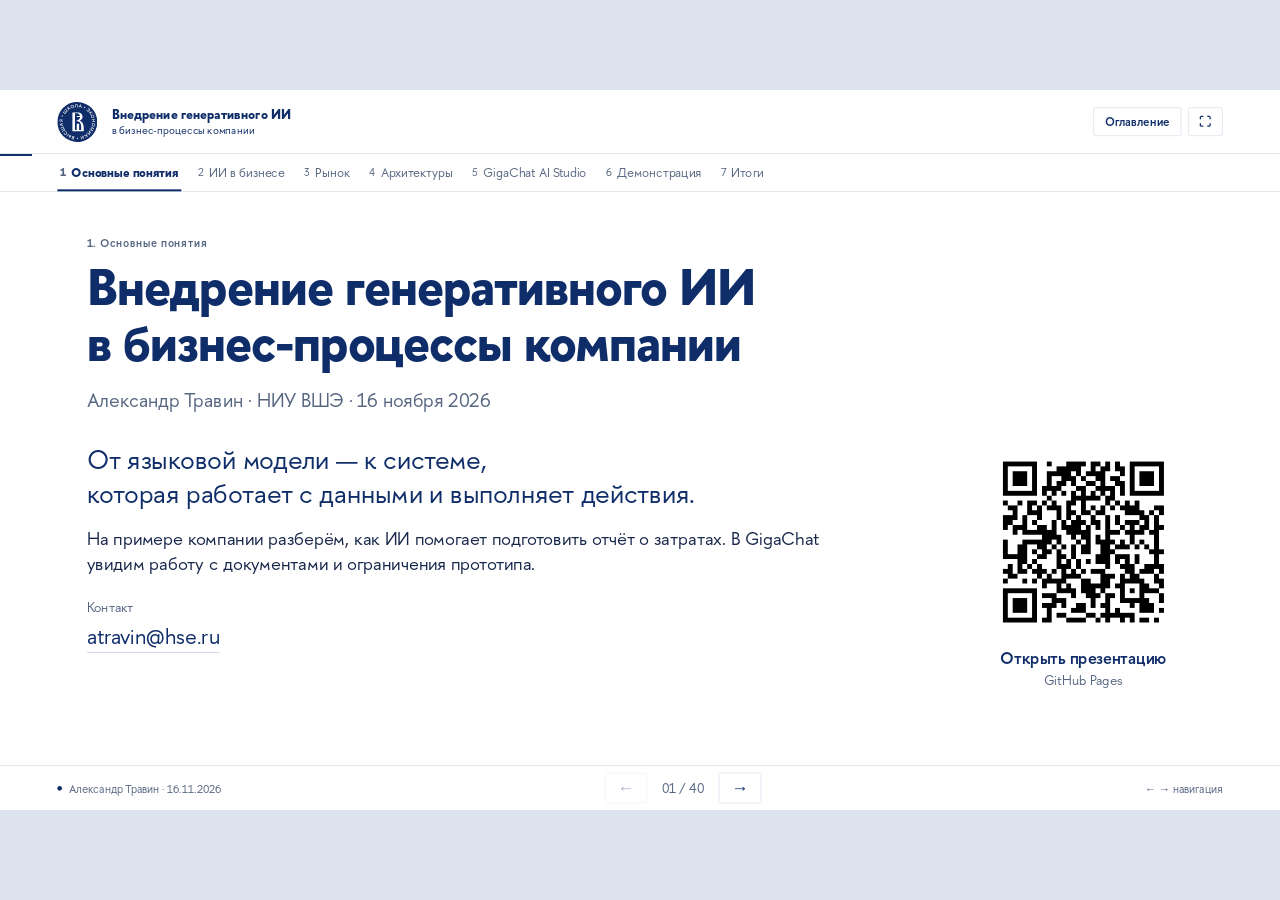
==== index.html @ 9afc4300 "Publish HSE lecture with agent frameworks, rollout guide, QR and contact" ====
<!doctype html><html lang="ru"><head><meta charset="UTF-8"><meta name="viewport" content="width=device-width,initial-scale=1"><title>Внедрение генеративного ИИ в бизнес-процессы компании · НИУ ВШЭ</title><link rel="icon" href="assets/hse-logo.svg" type="image/svg+xml"><meta name="theme-color" content="#0F2D69"><link rel="stylesheet" href="styles.css?v=20261116-10"><link rel="stylesheet" href="lesson-widgets.css?v=20261116-10"><link rel="stylesheet" href="taxonomy-widgets.css?v=20261116-10"><link rel="stylesheet" href="rollout-widget.css?v=20261116-10"></head><body><div class="deck-viewport"><div id="deckStage" class="deck-stage"><header><a class="brand" href="#1" aria-label="НИУ ВШЭ · К первому слайду"><img src="assets/hse-logo.svg" alt="Национальный исследовательский университет «Высшая школа экономики»"><span class="brand-title">Внедрение генеративного ИИ<br><small>в бизнес-процессы компании</small></span></a><div class="header-actions"><button id="tocToggle" aria-expanded="false">Оглавление</button><button id="fullscreen" aria-label="Полный экран">⛶</button></div></header><div id="progress" role="progressbar" aria-label="Прогресс лекции" aria-valuemin="1" aria-valuemax="40" aria-valuenow="1"></div><nav id="sectionNav" aria-label="Разделы лекции"></nav><main id="slide" aria-live="polite"></main><aside id="toc" hidden><div class="toc-head"><h2>Лекция · 80 минут</h2><button id="tocClose" aria-label="Закрыть оглавление">×</button></div><nav id="tocItems"></nav></aside><footer><div class="footer-left"><span class="dot"></span><span>Александр Травин · 16.11.2026</span></div><div class="nav"><button id="prev" aria-label="Предыдущий слайд">←</button><span id="counter"></span><button id="next" aria-label="Следующий слайд">→</button></div><span class="keyhint">← → навигация</span></footer></div></div><script src="slides-data.js?v=20261116-10"></script><script src="lesson-widgets.js?v=20261116-10"></script><script src="taxonomy-data.js?v=20261116-10"></script><script src="taxonomy-widgets.js?v=20261116-10"></script><script src="rollout-widget.js?v=20261116-10"></script><script src="app.js?v=20261116-10"></script></body></html>
---- styles.css ----
@font-face{font-family:"HSE Sans";src:url("assets/fonts/HSESans-Regular.otf") format("opentype");font-weight:400;font-display:swap}
@font-face{font-family:"HSE Sans";src:url("assets/fonts/HSESans-SemiBold.otf") format("opentype");font-weight:500 600;font-display:swap}
@font-face{font-family:"HSE Sans";src:url("assets/fonts/HSESans-Bold.otf") format("opentype");font-weight:700 900;font-display:swap}
:root{--navy:#0f2d69;--ink:#18284b;--muted:#566681;--line:#d4dce9;--wash:#edf2fa;--stage-bg:#dce3ee;--slide-bg:#fff}
*{box-sizing:border-box}html,body{width:100%;height:100%;margin:0;overflow:hidden;background:var(--stage-bg);color:var(--ink);font-family:"HSE Sans",Arial,sans-serif}
/* Fixed 16:9 design canvas; fitStage scales it as a whole at every viewport. */
.deck-viewport{position:fixed;inset:0;overflow:hidden;background:var(--stage-bg)}
.deck-stage{position:absolute;left:0;top:0;width:1920px;height:1080px;overflow:hidden;transform-origin:0 0;background:var(--slide-bg)}
img,video,canvas,svg{max-width:100%;max-height:100%}
button,a{touch-action:manipulation}button,.button{display:inline-flex;align-items:center;justify-content:center;padding:12px 20px;border:1px solid var(--navy);border-radius:3px;background:var(--navy);color:white;font:600 22px/1.2 "HSE Sans",Arial,sans-serif;cursor:pointer;text-decoration:none}
button:hover,.button:hover{background:#254b9b}button:disabled{opacity:.35;cursor:default}button:focus-visible,a:focus-visible{outline:3px solid #1658da;outline-offset:4px}.quiet{background:#fff;color:var(--navy);border-color:#b7c7de}.quiet:hover{background:var(--wash)}[hidden]{display:none!important}
header{height:96px;padding:14px 86px;display:flex;align-items:center;justify-content:space-between;border-bottom:1px solid var(--line)}
.brand{display:flex;align-items:center;gap:22px;text-decoration:none;color:var(--navy)}.brand img{width:60px;height:60px;flex-shrink:0}.brand-title{font-size:20px;line-height:1.1;font-weight:700}.brand-title small{font-size:16px;font-weight:400}.header-actions{display:flex;gap:10px}.header-actions button{padding:10px 16px;background:#fff;color:var(--navy);border-color:var(--line);font-size:18px}.header-actions button:hover{background:var(--wash)}
#sectionNav{height:54px;padding:0 86px;display:flex;align-items:stretch;gap:21px;border-bottom:1px solid var(--line)}#sectionNav button{padding:0 4px;border:0;border-bottom:3px solid transparent;border-radius:0;background:transparent;color:var(--muted);font-size:19px;gap:8px;white-space:nowrap;font-weight:400}#sectionNav button span{font-size:16px;color:var(--muted)}#sectionNav button.active{border-bottom-color:var(--navy);color:var(--navy);font-weight:700}#sectionNav button:hover{color:var(--navy);background:var(--wash)}
#progress{height:3px;background:var(--navy)}
main{height:860px;width:1660px;padding:28px 0 18px;margin:0 auto;overflow:hidden}
.eyebrow{font-size:17px;letter-spacing:1.1px;font-weight:600;color:var(--muted);margin-bottom:13px}
h1{font-size:61px;line-height:1.06;letter-spacing:-1.4px;font-weight:700;color:var(--navy);white-space:pre-line;margin:0 0 17px;max-width:1660px}
.lead{font-size:27px;line-height:1.33;color:var(--muted);margin:0 0 26px;max-width:1580px}
.content{font-size:26px;line-height:1.4}.content>p{max-width:1560px}.content p{margin:12px 0}h3{font-size:30px;line-height:1.15;margin:0 0 15px;color:var(--navy);font-weight:600}
.definition{background:var(--wash);border-left:5px solid var(--navy);padding:20px 28px;margin-bottom:20px}.definition-label{display:block;font-size:17px;letter-spacing:1px;color:var(--muted);margin-bottom:8px}.definition p{font-size:31px;line-height:1.35;margin:0}.definition strong{color:var(--navy)}
.example{border-top:1px solid var(--line);padding:18px 0 0;margin-top:25px}.example>span{font-size:17px;letter-spacing:1px;font-weight:600;color:var(--muted)}.example p{margin:8px 0;font-size:28px;max-width:1570px}.example.question{background:var(--wash);border:0;padding:22px 28px;margin:0 0 30px}.example.question p{font-size:31px}
.flow{display:flex;align-items:center;gap:17px;margin:30px 0}.flow span{padding:20px 22px;border:1px solid #b7c7de;background:var(--wash);font-size:25px;line-height:1.25;flex:1}.flow i{font-style:normal;color:var(--navy);font-size:32px}
.concept-grid{display:grid;grid-template-columns:repeat(3,1fr);gap:35px;margin:30px 0}.concept-grid article{border-top:3px solid var(--navy);padding-top:19px}.concept-grid p{font-size:27px;line-height:1.4}
.conclusion{border-left:4px solid var(--navy);background:var(--wash);padding:16px 24px;margin-top:25px!important;font-size:27px;line-height:1.4}.small-explanation{font-size:23px;line-height:1.4;color:var(--muted);margin:18px 0!important}.terms-inline{display:grid;grid-template-columns:1fr 1fr;gap:40px;margin-bottom:25px}.terms-inline p{margin:0;font-size:27px}
.lesson-table{width:100%;border-collapse:collapse;table-layout:fixed;font-size:25px;line-height:1.35;margin:15px 0}.lesson-table th{background:var(--navy);color:white;font-weight:600;text-align:left;padding:15px 20px}.lesson-table td{vertical-align:top;padding:17px 20px;border-bottom:1px solid var(--line)}.lesson-table tbody tr:nth-child(even){background:#f5f7fb}.lesson-table td:first-child{font-weight:600;color:var(--navy)}.lesson-table th:first-child{width:25%}
.agenda{display:grid;grid-template-columns:repeat(3,1fr);gap:18px 36px;margin:15px 0 0}.agenda>div{display:grid;grid-template-columns:55px 1fr;column-gap:10px;border-top:2px solid var(--navy);padding:16px 0 8px}.agenda b{font-size:30px;color:var(--navy);grid-row:span 2}.agenda span{font-size:29px;font-weight:600;color:var(--navy)}.agenda p{font-size:24px;line-height:1.3;margin:7px 0 0}.agenda>div:last-child{grid-column:1/-1;display:flex;align-items:baseline;gap:18px;padding:13px 0 0}.agenda>div:last-child p{margin:0 0 0 20px}
.title-slide{padding-top:65px}.title-slide h1{font-size:78px;line-height:1.06;letter-spacing:-1.7px;margin-bottom:28px}.title-slide .lead{font-size:29px}.title-subject{font-size:42px;line-height:1.25;white-space:pre-line;max-width:1490px;margin:55px 0 25px!important;color:var(--navy)}.title-context{font-size:28px;max-width:1410px!important;line-height:1.4}
.workstream{display:grid;grid-template-columns:1fr 45px 1.2fr 45px 1fr;gap:22px;align-items:center;margin:25px 0 15px}.workstream>div{padding:24px 25px;border:1px solid #b7c7de;min-height:240px}.workstream .assigned{border:2px solid var(--navy);background:var(--wash)}.workstream>div>span{font-size:17px;color:var(--muted);letter-spacing:.8px;display:block;margin-bottom:15px}.workstream i{font-size:35px;font-style:normal;text-align:center}.workstream p{font-size:27px}
.compare{display:grid;grid-template-columns:1fr 1fr;gap:60px;margin:30px 0}.compare>div{border-top:3px solid var(--navy);padding-top:23px}.compare p{font-size:29px;line-height:1.4;margin:14px 0 20px}
.market-chart{display:grid;gap:28px;margin:25px 0}.market-chart>div>span{font-size:24px;display:block;margin-bottom:8px}.bar{background:var(--navy);width:var(--bar);padding:18px 30px;color:#fff;min-width:600px}.bar strong{font-size:57px;font-weight:700;line-height:1.15}.chart-credit{font-size:22px;color:var(--muted)}.market{display:grid;grid-template-columns:1fr 1fr;gap:65px;margin:30px 0}.market>div{border-top:3px solid var(--navy);padding-top:25px}.market span,.market small{display:block;font-size:24px;line-height:1.35}.market strong{display:block;font-size:70px;letter-spacing:-1px;color:var(--navy);margin:15px 0}
.architecture-stack,.recap{display:grid;gap:14px;margin:25px 0}.architecture-stack>div,.recap>div{display:grid;grid-template-columns:320px 1fr;gap:30px;align-items:center;background:var(--wash);padding:22px 27px;border-left:4px solid var(--navy)}.architecture-stack b,.recap b{font-size:29px;color:var(--navy)}.architecture-stack span,.recap span{font-size:28px}
.brief{border-top:3px solid var(--navy);border-bottom:1px solid var(--line);padding:25px 0;margin:30px 0}.brief strong{font-size:39px;color:var(--navy)}.brief p{font-size:32px;line-height:1.5;margin:18px 0}
.tabs{display:flex;gap:10px;flex-wrap:wrap;margin:10px 0 25px}.tabs button{background:#fff;color:var(--navy);border-color:#b7c7de;font-size:22px;padding:12px 16px}.tabs button.active{background:var(--navy);color:#fff}.controls{display:flex;gap:12px;flex-wrap:wrap;margin:20px 0}.detail{border-top:1px solid var(--line);padding:20px 0;font-size:27px;line-height:1.35;margin-top:20px}
pre{font:29px/1.4 "HSE Sans",Arial,sans-serif;background:var(--wash);border-left:5px solid var(--navy);padding:25px 29px;white-space:pre-wrap;overflow-wrap:anywhere;margin:22px 0}
.trace{min-height:110px}.trace-row{display:grid;grid-template-columns:45px 1fr;gap:14px;padding:10px 0;border-bottom:1px solid var(--line);font-size:27px;line-height:1.25}.trace-row b{color:var(--navy)}.trace-row small{display:block;font-size:24px;line-height:1.3;color:var(--muted);margin-top:4px}
.reading{display:grid;grid-template-columns:1fr 1fr;gap:25px 55px;margin:30px 0}.reading a{display:flex;flex-direction:column;gap:12px;color:var(--navy);text-decoration:none;border-top:2px solid var(--navy);padding:22px 0}.reading a:hover b{text-decoration:underline}.reading b{font-size:33px;line-height:1.2}.reading span{font-size:27px;line-height:1.4;color:var(--muted)}
footer{height:67px;padding:0 86px;border-top:1px solid var(--line);display:flex;align-items:center;justify-content:space-between;font-size:17px;color:var(--muted)}.footer-left{display:flex;align-items:center;gap:10px}.dot{height:7px;width:7px;border-radius:50%;background:var(--navy)}.nav{display:flex;gap:22px;align-items:center}.nav button{background:#fff;color:var(--navy);border-color:var(--line);padding:6px 18px;font-size:26px}.nav span{font-size:20px;font-variant-numeric:tabular-nums}
#toc{position:absolute;inset:0 0 0 auto;z-index:20;width:720px;padding:24px 30px;background:#fff;box-shadow:-20px 0 90px #0f2d6940;overflow:auto}.toc-head{display:flex;align-items:center;justify-content:space-between}.toc-head h2{font-size:32px}.toc-head button{font-size:30px;padding:8px 18px}#tocItems h3{font-size:24px;margin:26px 0 8px}#tocItems button{width:100%;background:#fff;color:var(--ink);font-size:23px;font-weight:400;border:0;border-bottom:1px solid var(--line);border-radius:0;text-align:left;justify-content:flex-start;padding:14px 0}#tocItems button.active{font-weight:700;color:var(--navy)}
@media(prefers-reduced-motion:reduce){*,*::before,*::after{animation-duration:.01ms!important;transition-duration:.01ms!important}}
@media print{html,body{width:1920px;height:auto;overflow:visible;background:#fff}.deck-viewport{position:static;overflow:visible;background:#fff}.deck-stage{position:static;transform:none!important}#toc,.header-actions,.controls,.tabs{display:none!important}}

/* Framework selection: five overlapping starting points, not exclusive categories. */
.framework-table{font-size:24px;line-height:1.28;margin:10px 0 0}
.framework-table th{padding:13px 18px}.framework-table td{padding:13px 18px}
.framework-table th:first-child{width:28%}.framework-table th:nth-child(2){width:32%}
.framework-table td:nth-child(2){color:var(--navy);font-weight:600}
.framework-table small{display:block;font-size:20px;line-height:1.25;font-weight:400;margin-top:5px;color:var(--muted)}
.framework-caption{font-size:22px;line-height:1.3;color:var(--muted);margin:16px 0!important}
.framework-baseline{font-size:25px;line-height:1.3;padding:15px 22px;margin-top:17px!important}

/* Title: stable GitHub Pages address, QR and lecturer contact. */
.title-layout{display:grid;grid-template-columns:minmax(0,1fr) 330px;gap:90px;align-items:start;margin-top:42px}
.title-layout .title-subject{font-size:40px;line-height:1.28;margin:0 0 24px!important;white-space:normal}
.title-layout .title-context{font-size:27px;line-height:1.4;margin:0!important;max-width:1150px!important}
.title-contact{display:flex;flex-direction:column;gap:8px;margin:32px 0 0!important}
.title-contact span{font-size:20px;color:var(--muted)}
.title-contact a{font-size:32px;color:var(--navy);text-decoration:none;width:max-content;border-bottom:1px solid #b7c7de}
.title-contact a:hover{border-color:var(--navy)}
.title-qr{display:flex;align-items:center;flex-direction:column;text-align:center;color:var(--navy);text-decoration:none;padding-top:0}
.title-qr img{display:block;width:300px;height:300px;max-width:none;max-height:none}
.title-qr strong{font-size:25px;line-height:1.2;margin-top:9px;font-weight:600}
.title-qr>span{font-size:20px;line-height:1.3;color:var(--muted);margin-top:6px}
.title-qr:hover strong{text-decoration:underline}
---- lesson-widgets.css ----
/* Interactive teaching diagrams: fixed 1660 px space inside the HSE slide. */
#lessonWidget{width:100%;max-width:1660px;margin:14px 0 0;color:#0f2d69}
#lessonWidget .lesson-controls{display:flex;align-items:center;gap:10px;min-height:48px;margin-bottom:12px;flex-wrap:wrap}
#lessonWidget .lesson-controls button{font:600 21px/1.2 "HSE Sans",Arial,sans-serif;padding:10px 18px;border:1px solid #bdcce2;border-radius:3px;background:#fff;color:#0f2d69;cursor:pointer;box-shadow:none;transform:none}
#lessonWidget .lesson-controls button:hover{background:#edf2fa;transform:none}
#lessonWidget .lesson-controls button[aria-pressed="true"]{background:#0f2d69;color:#fff;border-color:#0f2d69}
#lessonWidget .lesson-controls button:focus-visible{outline:3px solid #254b9b;outline-offset:3px}
#lessonWidget .lesson-controls button:disabled{opacity:.38;cursor:default}
#lessonWidget .lesson-count{font-size:20px;margin-left:6px;color:#566681}
#lessonWidget .lesson-diagram{display:block;width:100%;height:235px;overflow:visible}
#lessonWidget .lesson-node{fill:#edf2fa;stroke:#b7c7de;stroke-width:1.5;transition:fill .18s,stroke .18s}
#lessonWidget .lesson-node.lesson-selected{fill:#0f2d69;stroke:#0f2d69}
#lessonWidget .lesson-node.lesson-secondary{fill:#fff;stroke:#0f2d69}
#lessonWidget .lesson-label{font-family:"HSE Sans",Arial,sans-serif;font-size:24px;fill:#0f2d69;text-anchor:middle;dominant-baseline:middle}
#lessonWidget .lesson-label.lesson-selected{fill:#fff}
#lessonWidget .lesson-small-label{font-size:21px;fill:#566681;font-family:"HSE Sans",Arial,sans-serif;text-anchor:middle}
#lessonWidget .lesson-connector{fill:none;stroke:#254b9b;stroke-width:2.5;stroke-linecap:round;stroke-linejoin:round}
#lessonWidget .lesson-soft-connector{fill:none;stroke:#8ca3c6;stroke-width:2;stroke-dasharray:6 6}
#lessonWidget .lesson-caption{font:400 24px/1.35 "HSE Sans",Arial,sans-serif;color:#18284b;border-top:1px solid #d4dce9;padding-top:14px;margin:12px 0 0;min-height:64px;max-width:1630px}
#lessonWidget .lesson-phase{font:600 21px "HSE Sans",Arial,sans-serif;fill:#254b9b}
#lessonWidget .lesson-divider{stroke:#d4dce9;stroke-width:1.5}
@media(prefers-reduced-motion:reduce){#lessonWidget .lesson-node{transition:none}}
---- taxonomy-widgets.css ----
/* HSE classification map and full visible list; scoped to the taxonomy widget. */
#taxonomyWidget{width:100%;max-width:1660px;margin:10px 0 0;color:#0f2d69;font-family:"HSE Sans",Arial,sans-serif}
#taxonomyWidget .taxonomy-layout{display:grid;grid-template-columns:810px minmax(0,1fr);gap:32px;align-items:start}
#taxonomyWidget .taxonomy-pattern-list{display:grid;gap:6px}
#taxonomyWidget .taxonomy-pattern-row{display:grid;grid-template-columns:44px minmax(0,1fr);align-items:center;gap:12px;width:100%;height:74px;padding:7px 14px;text-align:left;border:1px solid #c0cde0;border-radius:3px;box-shadow:none;background:#fff;color:#0f2d69;cursor:pointer;transform:none}
#taxonomyWidget .taxonomy-pattern-row:hover{background:#edf2fa;transform:none}
#taxonomyWidget .taxonomy-pattern-row[aria-pressed="true"]{background:#0f2d69;border-color:#0f2d69;color:#fff}
#taxonomyWidget .taxonomy-pattern-row:focus-visible,#taxonomyWidget .taxonomy-map-group:focus-visible{outline:3px solid #254b9b;outline-offset:3px}
#taxonomyWidget .taxonomy-pattern-number{font:600 23px/1 "HSE Sans",Arial,sans-serif;align-self:center}
#taxonomyWidget .taxonomy-pattern-copy{display:grid;gap:2px;min-width:0}
#taxonomyWidget .taxonomy-pattern-copy strong{font:600 24px/1.15 "HSE Sans",Arial,sans-serif}
#taxonomyWidget .taxonomy-pattern-copy>span{font:400 22px/1.2 "HSE Sans",Arial,sans-serif}
#taxonomyWidget .taxonomy-detail{min-width:0;padding-left:26px;border-left:1px solid #cbd6e7}
#taxonomyWidget .taxonomy-detail h2{font:600 32px/1.12 "HSE Sans",Arial,sans-serif;color:#0f2d69;margin:0 0 12px;letter-spacing:-.2px}
#taxonomyWidget .taxonomy-definition{font:400 24px/1.25 "HSE Sans",Arial,sans-serif;color:#18284b;margin:0 0 12px}
#taxonomyWidget .taxonomy-detail-meta{display:flex;align-items:center;gap:9px;flex-wrap:wrap;margin:0 0 16px}
#taxonomyWidget .taxonomy-kind{display:inline-block;font:600 19px/1.2 "HSE Sans",Arial,sans-serif;padding:5px 9px;border:1px solid #c0cde0;border-radius:3px;color:#0f2d69;background:#edf2fa}
#taxonomyWidget .taxonomy-practice{font:400 20px/1.25 "HSE Sans",Arial,sans-serif;color:#566681}
#taxonomyWidget .taxonomy-example{margin:0 0 14px}
#taxonomyWidget .taxonomy-detail-label{display:block;font:600 18px/1.2 "HSE Sans",Arial,sans-serif;color:#566681}
#taxonomyWidget .taxonomy-example p,#taxonomyWidget .taxonomy-result p{font:400 24px/1.25 "HSE Sans",Arial,sans-serif;color:#18284b;margin:6px 0 0}
#taxonomyWidget .taxonomy-result{padding:11px 14px;border-left:3px solid #254b9b;background:#edf2fa}
#taxonomyWidget .taxonomy-detail-note{font:400 20px/1.25 "HSE Sans",Arial,sans-serif;color:#566681;margin:12px 0 0;padding-top:10px;border-top:1px solid #d4dce9}
#taxonomyWidget .taxonomy-map{position:relative;width:100%;height:480px}
#taxonomyWidget .taxonomy-map-lines{position:absolute;inset:0;width:100%;height:480px;pointer-events:none}
#taxonomyWidget .taxonomy-map-spine,#taxonomyWidget .taxonomy-map-branches{fill:none;stroke:#254b9b;stroke-width:2.4;stroke-linecap:round;stroke-linejoin:round}
#taxonomyWidget .taxonomy-map-hub{position:absolute;left:31.9277%;top:0;width:36.1446%;height:76px;display:flex;flex-direction:column;justify-content:center;align-items:center;gap:5px;color:#fff;background:#0f2d69;border-radius:3px}
#taxonomyWidget .taxonomy-map-hub strong{font:600 29px/1.1 "HSE Sans",Arial,sans-serif}
#taxonomyWidget .taxonomy-map-hub>span{font:400 22px/1.2 "HSE Sans",Arial,sans-serif}
#taxonomyWidget .taxonomy-map-group{position:absolute;width:45.7831%;height:160px;display:grid;grid-template-columns:44px minmax(0,1fr) 74px;align-items:center;gap:16px;padding:18px 20px;text-align:left;border:1px solid #b7c7de;border-top:3px solid #0f2d69;border-radius:3px;box-shadow:none;background:#fff;color:#0f2d69;cursor:pointer;transform:none}
#taxonomyWidget .taxonomy-map-group:hover{background:#edf2fa;transform:none}
#taxonomyWidget .taxonomy-map-group-1{left:0;top:110px}
#taxonomyWidget .taxonomy-map-group-2{right:0;top:110px}
#taxonomyWidget .taxonomy-map-group-3{left:0;top:310px}
#taxonomyWidget .taxonomy-map-group-4{right:0;top:310px}
#taxonomyWidget .taxonomy-map-number{font:600 28px/1 "HSE Sans",Arial,sans-serif}
#taxonomyWidget .taxonomy-map-copy{display:grid;gap:9px;min-width:0}
#taxonomyWidget .taxonomy-map-copy strong{font:600 26px/1.15 "HSE Sans",Arial,sans-serif}
#taxonomyWidget .taxonomy-map-copy>span{font:400 23px/1.25 "HSE Sans",Arial,sans-serif;color:#566681}
#taxonomyWidget .taxonomy-map-count{display:flex;flex-direction:column;align-items:center;gap:4px;border-left:1px solid #d4dce9}
#taxonomyWidget .taxonomy-map-count b{font:600 38px/1 "HSE Sans",Arial,sans-serif}
#taxonomyWidget .taxonomy-map-count>span{font:400 18px/1.2 "HSE Sans",Arial,sans-serif}
#taxonomyWidget .taxonomy-map-caption{font:400 24px/1.25 "HSE Sans",Arial,sans-serif;color:#18284b;margin:9px 0 0}
@media(prefers-reduced-motion:reduce){#taxonomyWidget *{animation:none!important;transition:none!important;scroll-behavior:auto!important}}
---- rollout-widget.css ----
/* HSE rollout guide, scoped to its own slide widget. */
#rolloutWidget{width:100%;max-width:1660px;margin:8px 0 0;color:#0f2d69;font-family:"HSE Sans",Arial,sans-serif}
#rolloutWidget .rollout-layout{display:grid;grid-template-columns:660px minmax(0,1fr);gap:38px;align-items:start}
#rolloutWidget .rollout-stages{display:grid;gap:7px}
#rolloutWidget .rollout-stage{display:grid;grid-template-columns:42px minmax(0,1fr);align-items:center;gap:14px;width:100%;height:72px;padding:6px 13px;text-align:left;border:1px solid #c0cde0;border-radius:3px;box-shadow:none;background:#fff;color:#0f2d69;cursor:pointer;transform:none}
#rolloutWidget .rollout-stage:hover{background:#edf2fa;transform:none}
#rolloutWidget .rollout-stage[aria-pressed="true"]{background:#0f2d69;border-color:#0f2d69;color:#fff}
#rolloutWidget .rollout-stage:focus-visible{outline:3px solid #254b9b;outline-offset:3px}
#rolloutWidget .rollout-stage-number{font:600 28px/1 "HSE Sans",Arial,sans-serif;text-align:center}
#rolloutWidget .rollout-stage-copy{display:grid;gap:3px;min-width:0}
#rolloutWidget .rollout-stage-copy strong{font:600 25px/1.12 "HSE Sans",Arial,sans-serif}
#rolloutWidget .rollout-stage-copy>span{font:400 22px/1.2 "HSE Sans",Arial,sans-serif}
#rolloutWidget .rollout-detail{min-width:0;padding-left:28px;border-left:1px solid #cbd6e7}
#rolloutWidget .rollout-detail h2{font:600 32px/1.12 "HSE Sans",Arial,sans-serif;color:#0f2d69;margin:0 0 12px;letter-spacing:-.2px}
#rolloutWidget .rollout-detail dl{margin:0}
#rolloutWidget .rollout-fact{display:grid;grid-template-columns:176px minmax(0,1fr);gap:20px;padding:14px 0;border-bottom:1px solid #d4dce9}
#rolloutWidget .rollout-fact dt{font:600 21px/1.2 "HSE Sans",Arial,sans-serif;color:#566681;margin:0}
#rolloutWidget .rollout-fact dd{font:400 25px/1.25 "HSE Sans",Arial,sans-serif;color:#18284b;margin:0}
#rolloutWidget .rollout-transition{border-bottom:0}
#rolloutWidget .rollout-transition dt{color:#0f2d69}
#rolloutWidget .rollout-transition dd{font-weight:600;color:#0f2d69}
#rolloutWidget .rollout-footer{font:400 24px/1.25 "HSE Sans",Arial,sans-serif;color:#18284b;background:#edf2fa;border-left:3px solid #254b9b;padding:10px 16px;margin:14px 0 0}
@media(prefers-reduced-motion:reduce){#rolloutWidget *{animation:none!important;transition:none!important;scroll-behavior:auto!important}}
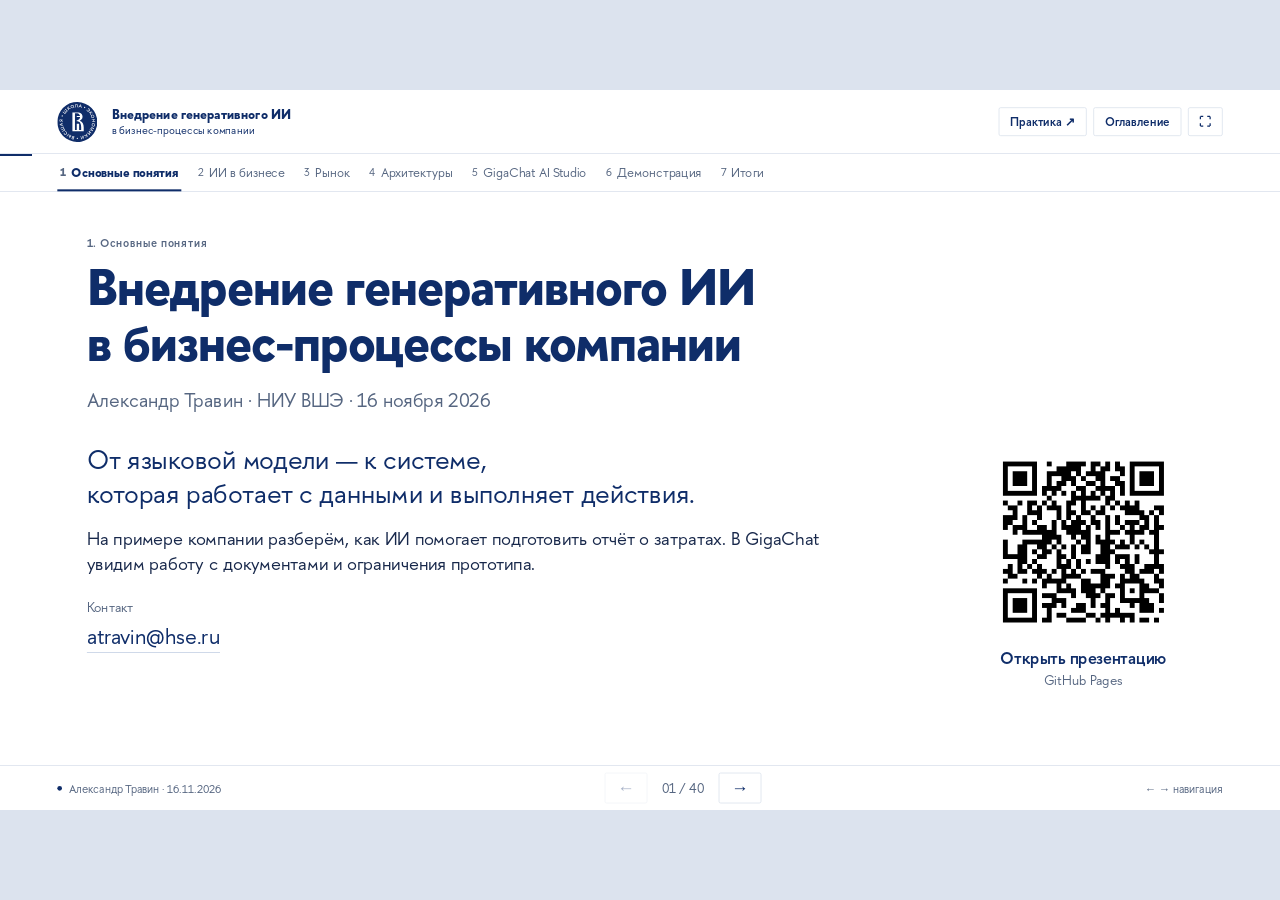
==== commit a845a350: "Share GigaChat practice guide and source files with slide QR" ====
--- a/index.html
+++ b/index.html
@@ -1 +1 @@
-<!doctype html><html lang="ru"><head><meta charset="UTF-8"><meta name="viewport" content="width=device-width,initial-scale=1"><title>Внедрение генеративного ИИ в бизнес-процессы компании · НИУ ВШЭ</title><link rel="icon" href="assets/hse-logo.svg" type="image/svg+xml"><meta name="theme-color" content="#0F2D69"><link rel="stylesheet" href="styles.css?v=20261116-10"><link rel="stylesheet" href="lesson-widgets.css?v=20261116-10"><link rel="stylesheet" href="taxonomy-widgets.css?v=20261116-10"><link rel="stylesheet" href="rollout-widget.css?v=20261116-10"></head><body><div class="deck-viewport"><div id="deckStage" class="deck-stage"><header><a class="brand" href="#1" aria-label="НИУ ВШЭ · К первому слайду"><img src="assets/hse-logo.svg" alt="Национальный исследовательский университет «Высшая школа экономики»"><span class="brand-title">Внедрение генеративного ИИ<br><small>в бизнес-процессы компании</small></span></a><div class="header-actions"><button id="tocToggle" aria-expanded="false">Оглавление</button><button id="fullscreen" aria-label="Полный экран">⛶</button></div></header><div id="progress" role="progressbar" aria-label="Прогресс лекции" aria-valuemin="1" aria-valuemax="40" aria-valuenow="1"></div><nav id="sectionNav" aria-label="Разделы лекции"></nav><main id="slide" aria-live="polite"></main><aside id="toc" hidden><div class="toc-head"><h2>Лекция · 80 минут</h2><button id="tocClose" aria-label="Закрыть оглавление">×</button></div><nav id="tocItems"></nav></aside><footer><div class="footer-left"><span class="dot"></span><span>Александр Травин · 16.11.2026</span></div><div class="nav"><button id="prev" aria-label="Предыдущий слайд">←</button><span id="counter"></span><button id="next" aria-label="Следующий слайд">→</button></div><span class="keyhint">← → навигация</span></footer></div></div><script src="slides-data.js?v=20261116-10"></script><script src="lesson-widgets.js?v=20261116-10"></script><script src="taxonomy-data.js?v=20261116-10"></script><script src="taxonomy-widgets.js?v=20261116-10"></script><script src="rollout-widget.js?v=20261116-10"></script><script src="app.js?v=20261116-10"></script></body></html>
+<!doctype html><html lang="ru"><head><meta charset="UTF-8"><meta name="viewport" content="width=device-width,initial-scale=1"><title>Внедрение генеративного ИИ в бизнес-процессы компании · НИУ ВШЭ</title><link rel="icon" href="assets/hse-logo.svg" type="image/svg+xml"><meta name="theme-color" content="#0F2D69"><link rel="stylesheet" href="styles.css?v=20261116-11"><link rel="stylesheet" href="lesson-widgets.css?v=20261116-11"><link rel="stylesheet" href="taxonomy-widgets.css?v=20261116-11"><link rel="stylesheet" href="rollout-widget.css?v=20261116-11"></head><body><div class="deck-viewport"><div id="deckStage" class="deck-stage"><header><a class="brand" href="#1" aria-label="НИУ ВШЭ · К первому слайду"><img src="assets/hse-logo.svg" alt="Национальный исследовательский университет «Высшая школа экономики»"><span class="brand-title">Внедрение генеративного ИИ<br><small>в бизнес-процессы компании</small></span></a><div class="header-actions"><a class="header-link" href="practice/" target="_blank" rel="noopener">Практика ↗</a><button id="tocToggle" aria-expanded="false">Оглавление</button><button id="fullscreen" aria-label="Полный экран">⛶</button></div></header><div id="progress" role="progressbar" aria-label="Прогресс лекции" aria-valuemin="1" aria-valuemax="40" aria-valuenow="1"></div><nav id="sectionNav" aria-label="Разделы лекции"></nav><main id="slide" aria-live="polite"></main><aside id="toc" hidden><div class="toc-head"><h2>Лекция · 80 минут</h2><button id="tocClose" aria-label="Закрыть оглавление">×</button></div><nav id="tocItems"></nav></aside><footer><div class="footer-left"><span class="dot"></span><span>Александр Травин · 16.11.2026</span></div><div class="nav"><button id="prev" aria-label="Предыдущий слайд">←</button><span id="counter"></span><button id="next" aria-label="Следующий слайд">→</button></div><span class="keyhint">← → навигация</span></footer></div></div><script src="slides-data.js?v=20261116-11"></script><script src="lesson-widgets.js?v=20261116-11"></script><script src="taxonomy-data.js?v=20261116-11"></script><script src="taxonomy-widgets.js?v=20261116-11"></script><script src="rollout-widget.js?v=20261116-11"></script><script src="app.js?v=20261116-11"></script></body></html>
--- a/styles.css
+++ b/styles.css
@@ -62,3 +62,21 @@
 .title-qr strong{font-size:25px;line-height:1.2;margin-top:9px;font-weight:600}
 .title-qr>span{font-size:20px;line-height:1.3;color:var(--muted);margin-top:6px}
 .title-qr:hover strong{text-decoration:underline}
+
+/* Practice materials remain reachable throughout the lecture. */
+.header-actions .header-link{display:inline-flex;align-items:center;border:1px solid var(--line);border-radius:3px;padding:10px 16px;color:var(--navy);background:#fff;text-decoration:none;font-size:18px;line-height:1.2;font-weight:600}
+.header-actions .header-link:hover{background:var(--wash)}
+.practice-intro{display:grid;grid-template-columns:minmax(0,1fr) 350px;gap:70px;align-items:start}
+.practice-task .brief{margin:12px 0 20px;padding:20px 0}
+.practice-task .brief strong{font-size:37px;line-height:1.18;display:block}
+.practice-task .brief p{font-size:30px;line-height:1.4;margin:17px 0 8px}
+.practice-task>p{font-size:26px;line-height:1.4}
+.practice-task>.small-explanation{font-size:23px;line-height:1.4}
+.practice-materials{padding-top:0;text-align:center}
+.practice-qr{display:flex;flex-direction:column;align-items:center;color:var(--navy);text-decoration:none}
+.practice-qr img{width:310px;height:310px;max-width:none;max-height:none}
+.practice-qr strong{font-size:26px;line-height:1.2;margin-top:2px}
+.practice-qr span{font-size:22px;color:var(--muted);line-height:1.3;margin-top:8px}
+.practice-open{margin-top:20px;font-size:22px;padding:13px 18px}
+.practice-address{display:block;font-size:18px;line-height:1.3;color:var(--muted);text-decoration:none;margin-top:14px;overflow-wrap:anywhere}
+.practice-address:hover,.practice-qr:hover strong{text-decoration:underline}
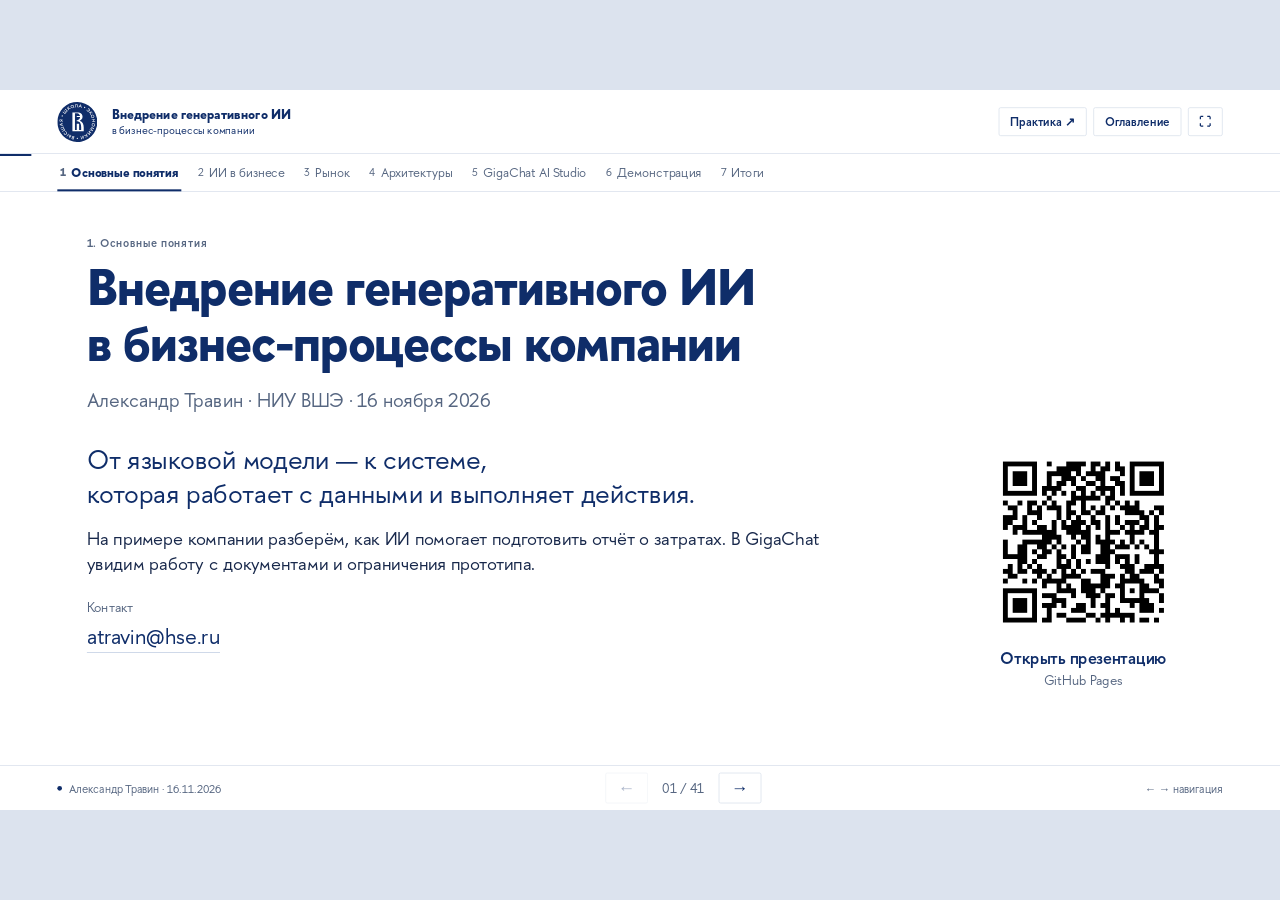
==== commit 6192e674: "Publish student case attachments and add final QR slide" ====
--- a/index.html
+++ b/index.html
@@ -1 +1 @@
-<!doctype html><html lang="ru"><head><meta charset="UTF-8"><meta name="viewport" content="width=device-width,initial-scale=1"><title>Внедрение генеративного ИИ в бизнес-процессы компании · НИУ ВШЭ</title><link rel="icon" href="assets/hse-logo.svg" type="image/svg+xml"><meta name="theme-color" content="#0F2D69"><link rel="stylesheet" href="styles.css?v=20261116-11"><link rel="stylesheet" href="lesson-widgets.css?v=20261116-11"><link rel="stylesheet" href="taxonomy-widgets.css?v=20261116-11"><link rel="stylesheet" href="rollout-widget.css?v=20261116-11"></head><body><div class="deck-viewport"><div id="deckStage" class="deck-stage"><header><a class="brand" href="#1" aria-label="НИУ ВШЭ · К первому слайду"><img src="assets/hse-logo.svg" alt="Национальный исследовательский университет «Высшая школа экономики»"><span class="brand-title">Внедрение генеративного ИИ<br><small>в бизнес-процессы компании</small></span></a><div class="header-actions"><a class="header-link" href="practice/" target="_blank" rel="noopener">Практика ↗</a><button id="tocToggle" aria-expanded="false">Оглавление</button><button id="fullscreen" aria-label="Полный экран">⛶</button></div></header><div id="progress" role="progressbar" aria-label="Прогресс лекции" aria-valuemin="1" aria-valuemax="40" aria-valuenow="1"></div><nav id="sectionNav" aria-label="Разделы лекции"></nav><main id="slide" aria-live="polite"></main><aside id="toc" hidden><div class="toc-head"><h2>Лекция · 80 минут</h2><button id="tocClose" aria-label="Закрыть оглавление">×</button></div><nav id="tocItems"></nav></aside><footer><div class="footer-left"><span class="dot"></span><span>Александр Травин · 16.11.2026</span></div><div class="nav"><button id="prev" aria-label="Предыдущий слайд">←</button><span id="counter"></span><button id="next" aria-label="Следующий слайд">→</button></div><span class="keyhint">← → навигация</span></footer></div></div><script src="slides-data.js?v=20261116-11"></script><script src="lesson-widgets.js?v=20261116-11"></script><script src="taxonomy-data.js?v=20261116-11"></script><script src="taxonomy-widgets.js?v=20261116-11"></script><script src="rollout-widget.js?v=20261116-11"></script><script src="app.js?v=20261116-11"></script></body></html>
+<!doctype html><html lang="ru"><head><meta charset="UTF-8"><meta name="viewport" content="width=device-width,initial-scale=1"><title>Внедрение генеративного ИИ в бизнес-процессы компании · НИУ ВШЭ</title><link rel="icon" href="assets/hse-logo.svg" type="image/svg+xml"><meta name="theme-color" content="#0F2D69"><link rel="stylesheet" href="styles.css?v=20261116-13"><link rel="stylesheet" href="lesson-widgets.css?v=20261116-13"><link rel="stylesheet" href="taxonomy-widgets.css?v=20261116-13"><link rel="stylesheet" href="rollout-widget.css?v=20261116-13"></head><body><div class="deck-viewport"><div id="deckStage" class="deck-stage"><header><a class="brand" href="#1" aria-label="НИУ ВШЭ · К первому слайду"><img src="assets/hse-logo.svg" alt="Национальный исследовательский университет «Высшая школа экономики»"><span class="brand-title">Внедрение генеративного ИИ<br><small>в бизнес-процессы компании</small></span></a><div class="header-actions"><a class="header-link" href="practice/" target="_blank" rel="noopener">Практика ↗</a><button id="tocToggle" aria-expanded="false">Оглавление</button><button id="fullscreen" aria-label="Полный экран">⛶</button></div></header><div id="progress" role="progressbar" aria-label="Прогресс лекции" aria-valuemin="1" aria-valuemax="41" aria-valuenow="1"></div><nav id="sectionNav" aria-label="Разделы лекции"></nav><main id="slide" aria-live="polite"></main><aside id="toc" hidden><div class="toc-head"><h2>Лекция · 80 минут</h2><button id="tocClose" aria-label="Закрыть оглавление">×</button></div><nav id="tocItems"></nav></aside><footer><div class="footer-left"><span class="dot"></span><span>Александр Травин · 16.11.2026</span></div><div class="nav"><button id="prev" aria-label="Предыдущий слайд">←</button><span id="counter"></span><button id="next" aria-label="Следующий слайд">→</button></div><span class="keyhint">← → навигация</span></footer></div></div><script src="slides-data.js?v=20261116-13"></script><script src="lesson-widgets.js?v=20261116-13"></script><script src="taxonomy-data.js?v=20261116-13"></script><script src="taxonomy-widgets.js?v=20261116-13"></script><script src="rollout-widget.js?v=20261116-13"></script><script src="app.js?v=20261116-13"></script></body></html>
--- a/styles.css
+++ b/styles.css
@@ -80,3 +80,5 @@
 .practice-open{margin-top:20px;font-size:22px;padding:13px 18px}
 .practice-address{display:block;font-size:18px;line-height:1.3;color:var(--muted);text-decoration:none;margin-top:14px;overflow-wrap:anywhere}
 .practice-address:hover,.practice-qr:hover strong{text-decoration:underline}
+
+.case-files{display:grid;gap:17px}.case-files>div{position:relative;padding:17px 22px 17px 106px;border-top:1px solid var(--line)}.case-files>div>span{position:absolute;left:0;top:22px;color:var(--muted);font-size:20px;font-weight:600}.case-files h3{font-size:32px;margin:0 0 8px}.case-files p{font-size:26px;margin:0}.case-files>.small-explanation{font-size:23px;margin:0!important}
